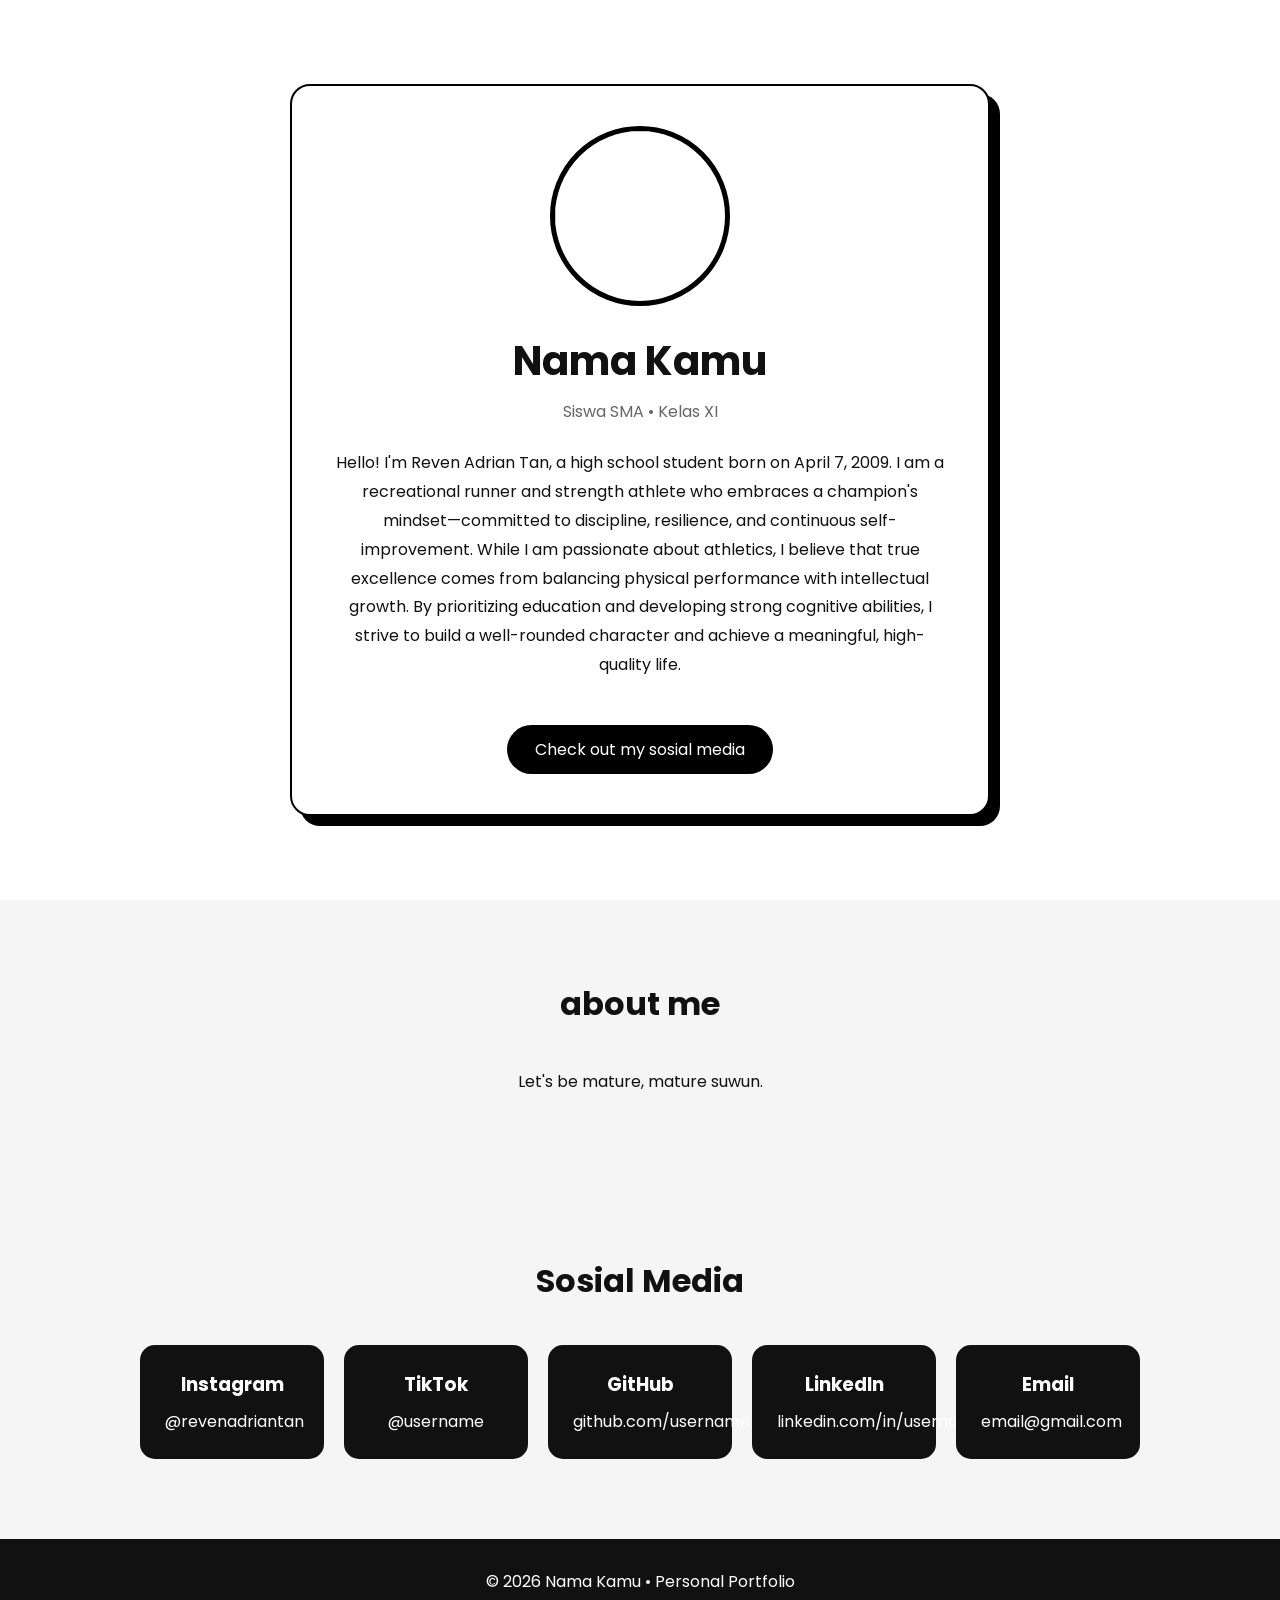
==== index.html @ 9a42b395 "Rename index.html.html to index.html" ====
<!DOCTYPE html>
<html lang="id">
<head>
<meta charset="UTF-8">
<meta name="viewport" content="width=device-width, initial-scale=1.0">
<title>Portfolio | Reven Adrian Tan</title>

<link rel="preconnect" href="https://fonts.googleapis.com">
<link rel="preconnect" href="https://fonts.gstatic.com" crossorigin>
<link href="https://fonts.googleapis.com/css2?family=Poppins:wght@300;400;600;700&display=swap" rel="stylesheet">

<style>
*{
    margin:0;
    padding:0;
    box-sizing:border-box;
    font-family:'Poppins',sans-serif;
}

body{
    background:#f5f5f5;
    color:#111;
}

.container{
    width:min(1000px,90%);
    margin:auto;
}

header{
    min-height:100vh;
    display:flex;
    align-items:center;
    justify-content:center;
    text-align:center;
    background:#fff;
}

.card{
    background:#fff;
    border:2px solid #000;
    border-radius:20px;
    padding:40px;
    max-width:700px;
    box-shadow:10px 10px 0 #000;
    transition:.4s;
}

.card:hover{
    transform:translateY(-5px);
}

.profile{
    width:180px;
    height:180px;
    object-fit:cover;
    border-radius:50%;
    border:5px solid black;
    margin-bottom:25px;
}

h1{
    font-size:40px;
    margin-bottom:8px;
}

.subtitle{
    color:#666;
    margin-bottom:25px;
}

.desc{
    line-height:1.8;
    margin-bottom:30px;
}

.btn{
    display:inline-block;
    padding:12px 28px;
    text-decoration:none;
    background:black;
    color:white;
    border-radius:50px;
    transition:.3s;
    margin-top:15px;
}

.btn:hover{
    background:#333;
}

section{
    padding:80px 0;
}

.title{
    text-align:center;
    font-size:32px;
    margin-bottom:40px;
}

.socials{
    display:grid;
    grid-template-columns:repeat(auto-fit,minmax(180px,1fr));
    gap:20px;
}

.social-card{
    background:#111;
    color:white;
    padding:25px;
    border-radius:15px;
    text-align:center;
    transition:.3s;
}

.social-card:hover{
    transform:translateY(-8px);
}

.social-card a{
    color:white;
    text-decoration:none;
    display:block;
    margin-top:10px;
}

footer{
    background:#111;
    color:white;
    text-align:center;
    padding:30px;
}

@media(max-width:600px){

h1{
    font-size:30px;
}

.card{
    padding:25px;
}

.profile{
    width:150px;
    height:150px;
}

}
</style>
</head>

<body>

<header>

<div class="card">

<!-- Ganti dengan foto kamu -->
<img src="images/profile.jpg" class="profile">

<h1>Nama Kamu</h1>

<p class="subtitle">
Siswa SMA • Kelas XI
</p>

<p class="desc">
Hello! I'm Reven Adrian Tan, a high school student born on April 7, 2009. I am a recreational runner and strength athlete who embraces a champion's mindset—committed to discipline, resilience, and continuous self-improvement. While I am passionate about athletics, I believe that true excellence comes from balancing physical performance with intellectual growth. By prioritizing education and developing strong cognitive abilities, I strive to build a well-rounded character and achieve a meaningful, high-quality life.
</p>

<a href="#social" class="btn">Check out my sosial media</a>

</div>

</header>

<section>

<div class="container">

<h2 class="title">about me</h2>

<p style="text-align:center; max-width:700px; margin:auto; line-height:1.8;">
Let's be mature, mature suwun.
</p>

</div>

</section>

<section id="social">

<div class="container">

<h2 class="title">Sosial Media</h2>

<div class="socials">

<div class="social-card">
<h3>Instagram</h3>
<a href="#">@revenadriantan</a>
</div>

<div class="social-card">
<h3>TikTok</h3>
<a href="#">@username</a>
</div>

<div class="social-card">
<h3>GitHub</h3>
<a href="#">github.com/username</a>
</div>

<div class="social-card">
<h3>LinkedIn</h3>
<a href="#">linkedin.com/in/username</a>
</div>

<div class="social-card">
<h3>Email</h3>
<a href="#">email@gmail.com</a>
</div>

</div>

</div>

</section>

<footer>

<p>© 2026 Nama Kamu • Personal Portfolio</p>

</footer>

</body>
</html>
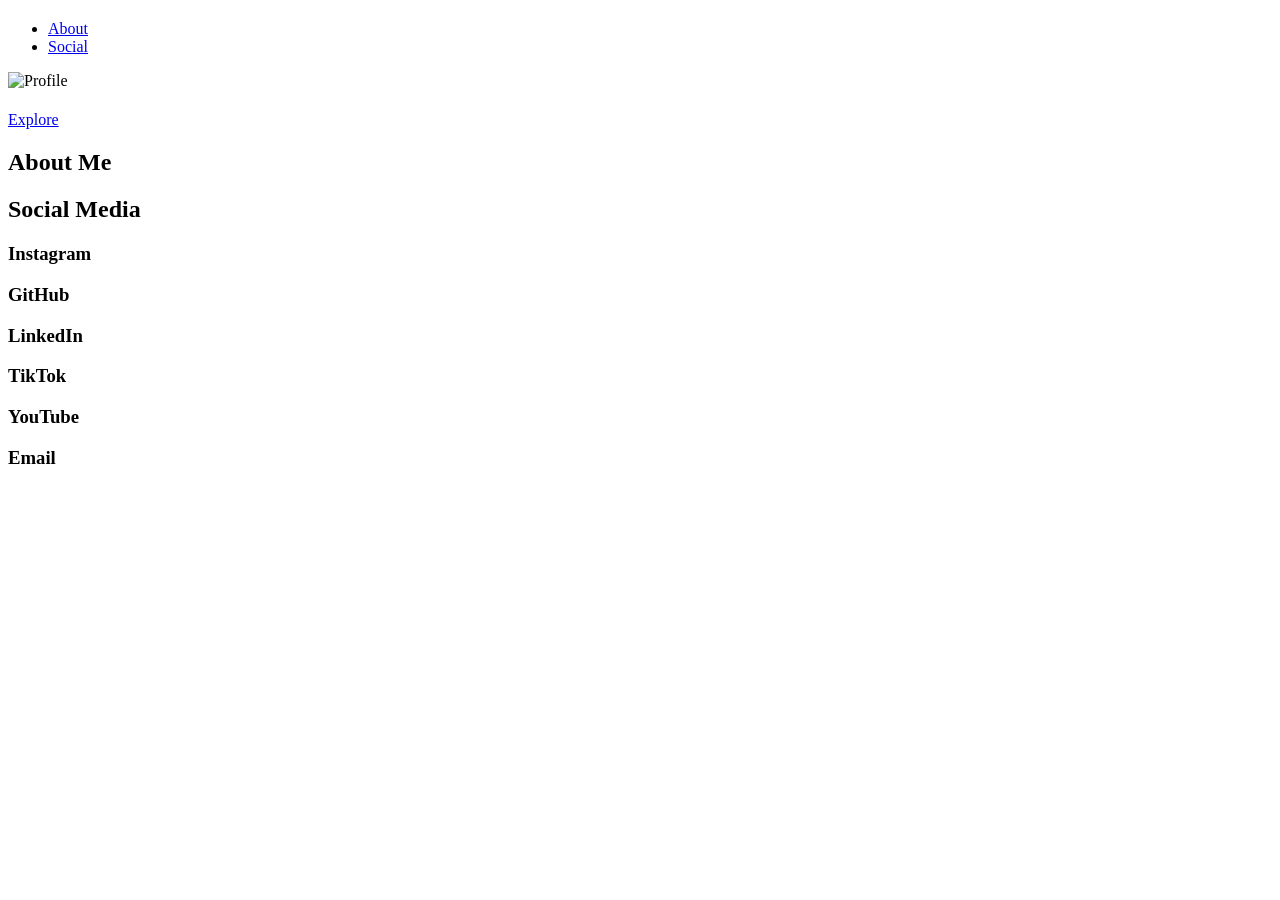
==== commit e3d971fa: "Add files via upload" ====
--- a/index.html
+++ b/index.html
@@ -1,239 +1,145 @@
 <!DOCTYPE html>
-<html lang="id">
+<html lang="en">
+
 <head>
-<meta charset="UTF-8">
-<meta name="viewport" content="width=device-width, initial-scale=1.0">
-<title>Portfolio | Reven Adrian Tan</title>
 
-<link rel="preconnect" href="https://fonts.googleapis.com">
-<link rel="preconnect" href="https://fonts.gstatic.com" crossorigin>
-<link href="https://fonts.googleapis.com/css2?family=Poppins:wght@300;400;600;700&display=swap" rel="stylesheet">
+    <meta charset="UTF-8">
 
-<style>
-*{
-    margin:0;
-    padding:0;
-    box-sizing:border-box;
-    font-family:'Poppins',sans-serif;
-}
+    <meta name="viewport" content="width=device-width, initial-scale=1.0">
 
-body{
-    background:#f5f5f5;
-    color:#111;
-}
+    <title id="pageTitle">Portfolio</title>
 
-.container{
-    width:min(1000px,90%);
-    margin:auto;
-}
+    <link rel="stylesheet" href="style.css">
 
-header{
-    min-height:100vh;
-    display:flex;
-    align-items:center;
-    justify-content:center;
-    text-align:center;
-    background:#fff;
-}
+    <link rel="preconnect" href="https://fonts.googleapis.com">
 
-.card{
-    background:#fff;
-    border:2px solid #000;
-    border-radius:20px;
-    padding:40px;
-    max-width:700px;
-    box-shadow:10px 10px 0 #000;
-    transition:.4s;
-}
+    <link rel="preconnect" href="https://fonts.gstatic.com" crossorigin>
 
-.card:hover{
-    transform:translateY(-5px);
-}
+    <link href="https://fonts.googleapis.com/css2?family=Poppins:wght@300;400;500;600;700&display=swap"
+        rel="stylesheet">
 
-.profile{
-    width:180px;
-    height:180px;
-    object-fit:cover;
-    border-radius:50%;
-    border:5px solid black;
-    margin-bottom:25px;
-}
-
-h1{
-    font-size:40px;
-    margin-bottom:8px;
-}
-
-.subtitle{
-    color:#666;
-    margin-bottom:25px;
-}
-
-.desc{
-    line-height:1.8;
-    margin-bottom:30px;
-}
-
-.btn{
-    display:inline-block;
-    padding:12px 28px;
-    text-decoration:none;
-    background:black;
-    color:white;
-    border-radius:50px;
-    transition:.3s;
-    margin-top:15px;
-}
-
-.btn:hover{
-    background:#333;
-}
-
-section{
-    padding:80px 0;
-}
-
-.title{
-    text-align:center;
-    font-size:32px;
-    margin-bottom:40px;
-}
-
-.socials{
-    display:grid;
-    grid-template-columns:repeat(auto-fit,minmax(180px,1fr));
-    gap:20px;
-}
-
-.social-card{
-    background:#111;
-    color:white;
-    padding:25px;
-    border-radius:15px;
-    text-align:center;
-    transition:.3s;
-}
-
-.social-card:hover{
-    transform:translateY(-8px);
-}
-
-.social-card a{
-    color:white;
-    text-decoration:none;
-    display:block;
-    margin-top:10px;
-}
-
-footer{
-    background:#111;
-    color:white;
-    text-align:center;
-    padding:30px;
-}
-
-@media(max-width:600px){
-
-h1{
-    font-size:30px;
-}
-
-.card{
-    padding:25px;
-}
-
-.profile{
-    width:150px;
-    height:150px;
-}
-
-}
-</style>
 </head>
 
 <body>
 
-<header>
+    <!-- ================= HERO ================= -->
 
-<div class="card">
+    <header id="hero">
 
-<!-- Ganti dengan foto kamu -->
-<img src="images/profile.jpg" class="profile">
+        <div class="overlay"></div>
 
-<h1>Nama Kamu</h1>
+        <nav>
 
-<p class="subtitle">
-Siswa SMA • Kelas XI
-</p>
+            <h2 class="logo" id="logoName"></h2>
 
-<p class="desc">
-Hello! I'm Reven Adrian Tan, a high school student born on April 7, 2009. I am a recreational runner and strength athlete who embraces a champion's mindset—committed to discipline, resilience, and continuous self-improvement. While I am passionate about athletics, I believe that true excellence comes from balancing physical performance with intellectual growth. By prioritizing education and developing strong cognitive abilities, I strive to build a well-rounded character and achieve a meaningful, high-quality life.
-</p>
+            <ul>
 
-<a href="#social" class="btn">Check out my sosial media</a>
+                <li><a href="#about">About</a></li>
 
-</div>
+                <li><a href="#social">Social</a></li>
 
-</header>
+            </ul>
 
-<section>
+        </nav>
 
-<div class="container">
+        <div class="hero-content hidden">
 
-<h2 class="title">about me</h2>
+            <img id="profileImage" alt="Profile">
 
-<p style="text-align:center; max-width:700px; margin:auto; line-height:1.8;">
-Let's be mature, mature suwun.
-</p>
+            <h1 id="name"></h1>
 
-</div>
+            <h3 id="title"></h3>
 
-</section>
+            <p id="school"></p>
 
-<section id="social">
+            <blockquote id="motto"></blockquote>
 
-<div class="container">
+            <a href="#about" class="btn">
+                Explore
+            </a>
 
-<h2 class="title">Sosial Media</h2>
+        </div>
 
-<div class="socials">
+    </header>
 
-<div class="social-card">
-<h3>Instagram</h3>
-<a href="#">@revenadriantan</a>
-</div>
+    <!-- ================= ABOUT ================= -->
 
-<div class="social-card">
-<h3>TikTok</h3>
-<a href="#">@username</a>
-</div>
+    <section id="about" class="hidden">
 
-<div class="social-card">
-<h3>GitHub</h3>
-<a href="#">github.com/username</a>
-</div>
+        <div class="container">
 
-<div class="social-card">
-<h3>LinkedIn</h3>
-<a href="#">linkedin.com/in/username</a>
-</div>
+            <h2>About Me</h2>
 
-<div class="social-card">
-<h3>Email</h3>
-<a href="#">email@gmail.com</a>
-</div>
+            <p id="description"></p>
 
-</div>
+        </div>
 
-</div>
+    </section>
 
-</section>
+    <!-- ================= SOCIAL ================= -->
 
-<footer>
+    <section id="social" class="hidden">
 
-<p>© 2026 Nama Kamu • Personal Portfolio</p>
+        <div class="container">
 
-</footer>
+            <h2>Social Media</h2>
+
+            <div class="social-grid">
+
+                <a id="instagram" target="_blank" class="card">
+
+                    <h3>Instagram</h3>
+
+                </a>
+
+                <a id="github" target="_blank" class="card">
+
+                    <h3>GitHub</h3>
+
+                </a>
+
+                <a id="linkedin" target="_blank" class="card">
+
+                    <h3>LinkedIn</h3>
+
+                </a>
+
+                <a id="tiktok" target="_blank" class="card">
+
+                    <h3>TikTok</h3>
+
+                </a>
+
+                <a id="youtube" target="_blank" class="card">
+
+                    <h3>YouTube</h3>
+
+                </a>
+
+                <a id="email" class="card">
+
+                    <h3>Email</h3>
+
+                </a>
+
+            </div>
+
+        </div>
+
+    </section>
+
+    <!-- ================= FOOTER ================= -->
+
+    <footer>
+
+        <p id="footerName"></p>
+
+    </footer>
+
+    <script src="data.js"></script>
+
+    <script src="script.js"></script>
 
 </body>
+
 </html>
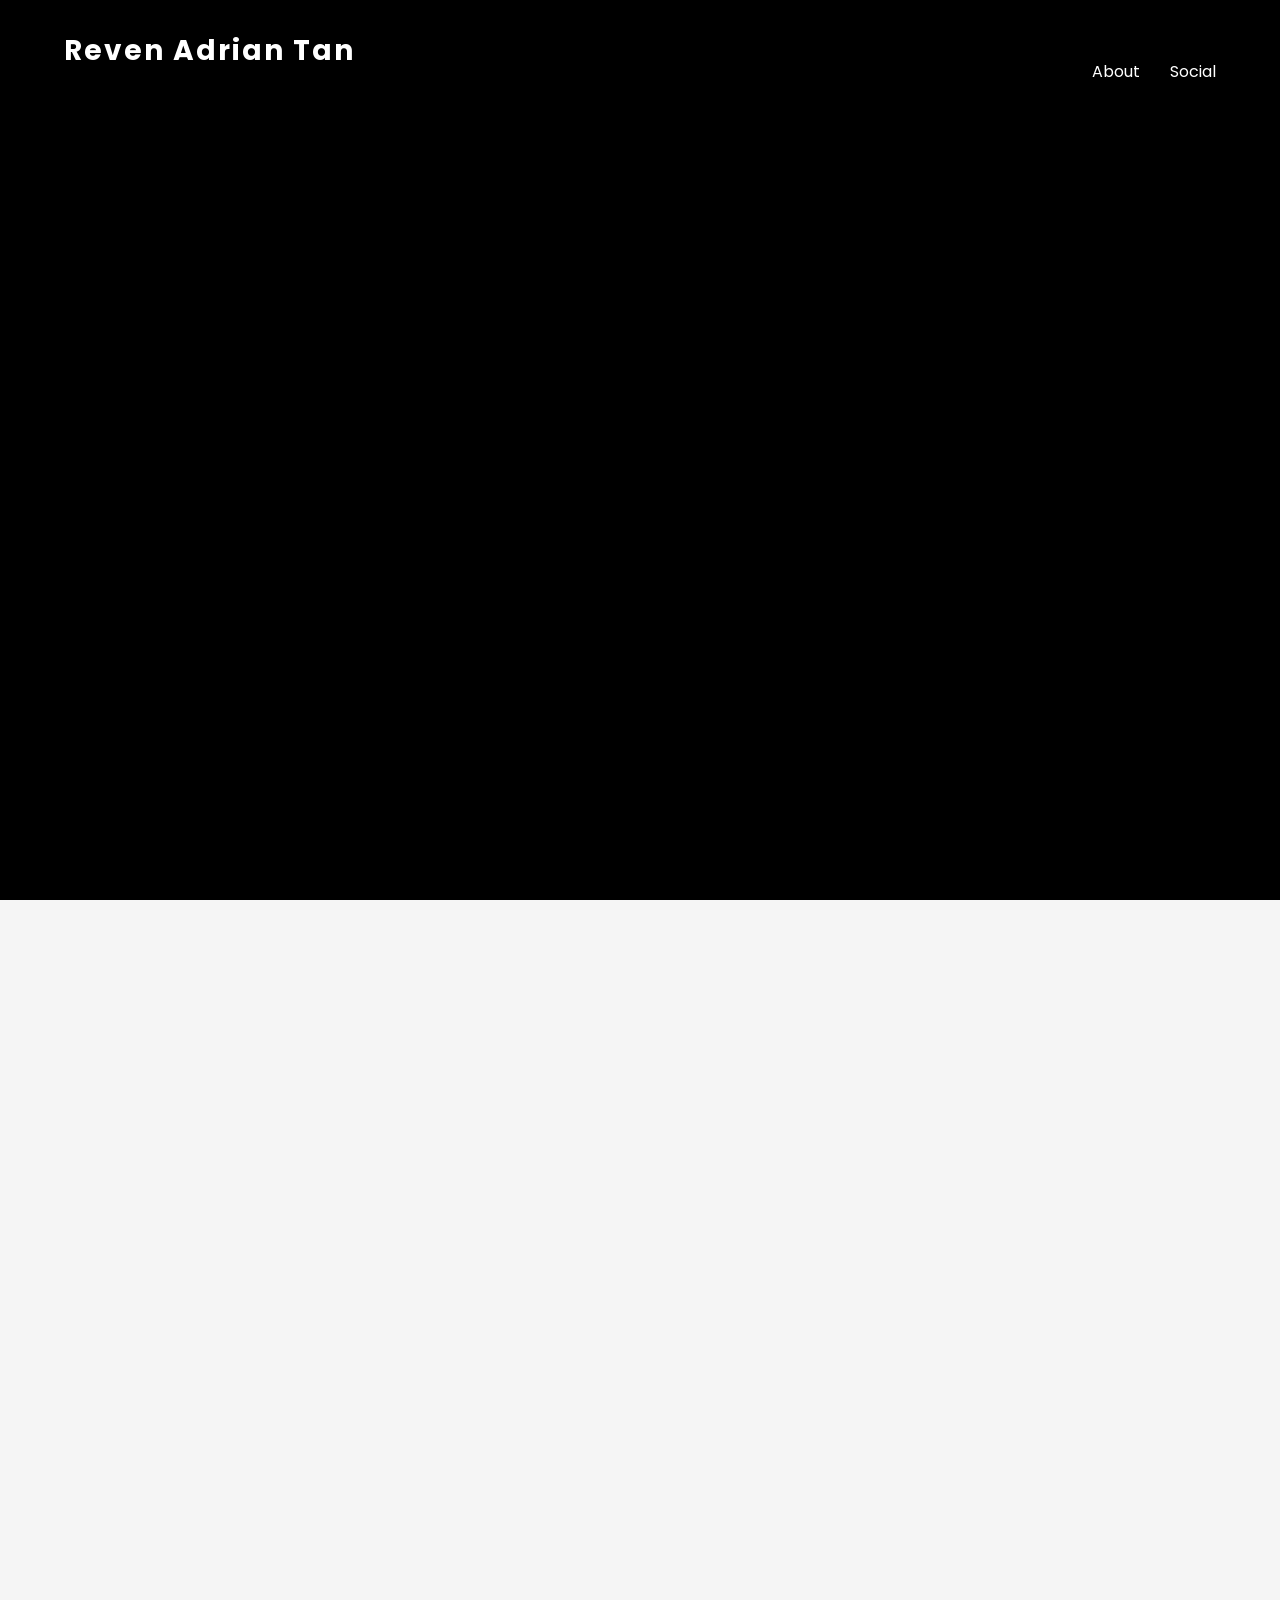
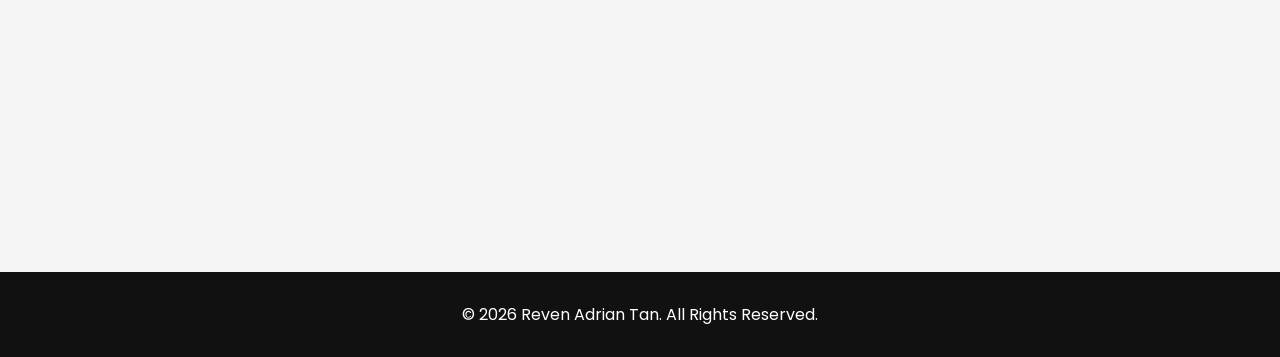
==== commit 842f9e14: "Update index.html" ====
--- a/index.html
+++ b/index.html
@@ -98,9 +98,9 @@
 
                 </a>
 
-                <a id="linkedin" target="_blank" class="card">
+                <a id="Strava" target="_blank" class="card">
 
-                    <h3>LinkedIn</h3>
+                    <h3>Strava</h3>
 
                 </a>
 
--- a/style.css
+++ b/style.css
@@ -0,0 +1,264 @@
+/* ===========================
+   GOOGLE FONT
+=========================== */
+
+*{
+    margin:0;
+    padding:0;
+    box-sizing:border-box;
+    scroll-behavior:smooth;
+    font-family:'Poppins',sans-serif;
+}
+
+body{
+    background:#f5f5f5;
+    color:#111;
+    overflow-x:hidden;
+}
+
+/* ===========================
+   HERO
+=========================== */
+
+#hero{
+    min-height:100vh;
+    background:#000;
+    color:white;
+    display:flex;
+    justify-content:center;
+    align-items:center;
+    position:relative;
+    overflow:hidden;
+    background-size:cover;
+    background-position:center;
+}
+
+.overlay{
+    position:absolute;
+    inset:0;
+    background:rgba(0,0,0,.55);
+}
+
+nav{
+    position:absolute;
+    top:30px;
+    left:50%;
+    transform:translateX(-50%);
+    width:90%;
+    display:flex;
+    justify-content:space-between;
+    align-items:center;
+    z-index:2;
+}
+
+.logo{
+    font-size:28px;
+    font-weight:700;
+    letter-spacing:2px;
+}
+
+nav ul{
+    display:flex;
+    gap:30px;
+    list-style:none;
+}
+
+nav a{
+    color:white;
+    text-decoration:none;
+    transition:.3s;
+}
+
+nav a:hover{
+    opacity:.7;
+}
+
+.hero-content{
+    position:relative;
+    z-index:2;
+    text-align:center;
+    width:90%;
+    max-width:700px;
+}
+
+#profileImage{
+    width:180px;
+    height:180px;
+    border-radius:50%;
+    object-fit:cover;
+    border:5px solid white;
+    margin-bottom:25px;
+    transition:.4s;
+}
+
+#profileImage:hover{
+    transform:scale(1.05);
+}
+
+#name{
+    font-size:50px;
+    margin-bottom:10px;
+}
+
+#title{
+    color:#ddd;
+    margin-bottom:10px;
+    font-weight:400;
+}
+
+#school{
+    color:#aaa;
+    margin-bottom:20px;
+}
+
+#motto{
+    font-style:italic;
+    color:#eee;
+    margin-bottom:35px;
+    line-height:1.7;
+}
+
+.btn{
+    display:inline-block;
+    padding:15px 35px;
+    background:white;
+    color:black;
+    border-radius:40px;
+    text-decoration:none;
+    transition:.3s;
+    font-weight:600;
+}
+
+.btn:hover{
+    background:#ddd;
+    transform:translateY(-4px);
+}
+
+/* ===========================
+   SECTION
+=========================== */
+
+section{
+    padding:100px 0;
+}
+
+.container{
+    width:min(1100px,90%);
+    margin:auto;
+}
+
+h2{
+    text-align:center;
+    font-size:38px;
+    margin-bottom:40px;
+}
+
+#description{
+    max-width:850px;
+    margin:auto;
+    text-align:center;
+    line-height:2;
+    color:#555;
+}
+
+/* ===========================
+   SOCIAL
+=========================== */
+
+.social-grid{
+    display:grid;
+    grid-template-columns:repeat(auto-fit,minmax(180px,1fr));
+    gap:20px;
+}
+
+.card{
+    background:black;
+    color:white;
+    text-decoration:none;
+    padding:35px;
+    border-radius:18px;
+    text-align:center;
+    transition:.35s;
+}
+
+.card:hover{
+    transform:translateY(-8px);
+    background:#222;
+}
+
+/* ===========================
+   FOOTER
+=========================== */
+
+footer{
+    background:#111;
+    color:white;
+    text-align:center;
+    padding:30px;
+}
+
+/* ===========================
+   ANIMATION
+=========================== */
+
+.hidden{
+    opacity:0;
+    transform:translateY(40px);
+    transition:all .8s ease;
+}
+
+.show{
+    opacity:1;
+    transform:translateY(0);
+}
+
+/* ===========================
+   SCROLLBAR
+=========================== */
+
+::-webkit-scrollbar{
+    width:8px;
+}
+
+::-webkit-scrollbar-thumb{
+    background:#555;
+    border-radius:20px;
+}
+
+::-webkit-scrollbar-track{
+    background:#eee;
+}
+
+/* ===========================
+   RESPONSIVE
+=========================== */
+
+@media(max-width:768px){
+
+nav{
+    flex-direction:column;
+    gap:20px;
+}
+
+nav ul{
+    gap:15px;
+}
+
+#name{
+    font-size:36px;
+}
+
+#profileImage{
+    width:150px;
+    height:150px;
+}
+
+h2{
+    font-size:30px;
+}
+
+.btn{
+    padding:12px 28px;
+}
+
+}
